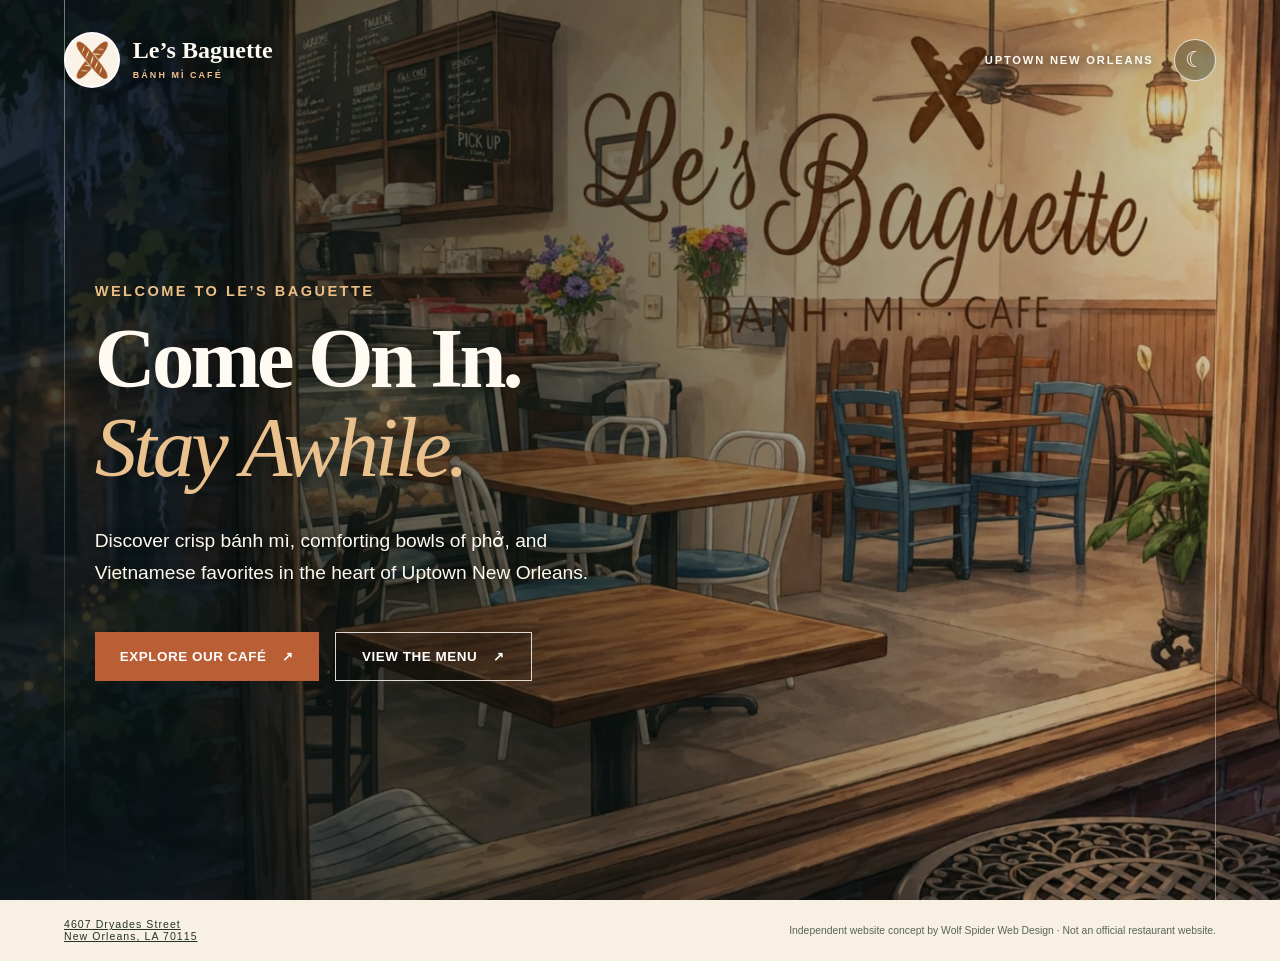
==== index.html @ 1b665d07 "Build Le's Baguette five-page website" ====
<!DOCTYPE html>
<html lang="en">
<head>
 <meta charset="utf-8">
 <meta name="viewport" content="width=device-width,initial-scale=1">
 <meta name="theme-color" content="#26332B">
 <meta name="description" content="Welcome to Le’s Baguette in Uptown New Orleans. Explore bánh mì, phở and Vietnamese café favorites, browse prices and plan your visit.">
 <meta property="og:type" content="website">
 <meta property="og:title" content="Le’s Baguette | Vietnamese Café, Bánh Mì &amp; Phở in New Orleans">
 <meta property="og:description" content="Welcome to Le’s Baguette in Uptown New Orleans. Explore bánh mì, phở and Vietnamese café favorites, browse prices and plan your visit.">
 <title>Le’s Baguette | Vietnamese Café, Bánh Mì &amp; Phở in New Orleans</title>
 <link rel="icon" type="image/png" href="assets/images/favicon.png">
 <link rel="preload" as="image" href="assets/images/cafe-hero.png" imagesrcset="assets/images/cafe-hero-mobile.png 900w, assets/images/cafe-hero.png 2048w" imagesizes="100vw">
 <script src="main.js"></script>
 <link rel="stylesheet" href="landing.css">
 <link rel="stylesheet" href="enhancements.css">
 </head>
<body class="landing-page">
  <a class="skip-link" href="#hero-title">Skip to welcome</a>
  <header class="landing-header">
    <a class="landing-brand" href="home.html" aria-label="Le’s Baguette — Enter website">
      <img src="assets/images/logo.png" alt="" width="512" height="512">
      <span>Le’s Baguette <small>BÁNH MÌ CAFÉ</small></span>
    </a>
    <div class="landing-header-right"><span class="landing-location">UPTOWN NEW ORLEANS</span><button class="theme-toggle" type="button" aria-label="Switch to dark mode" aria-pressed="false" title="Toggle light and dark mode"><span class="theme-symbol" aria-hidden="true">☾</span></button></div>
  </header>

  <main>
    <!-- ============================================ -->
    <!--     CodeStitch #229 Hero, adapted for café   -->
    <!-- ============================================ -->
    <section id="hero-229" aria-labelledby="hero-title">
      <div class="cs-container">
        <div class="cs-flex-group">
          <span class="cs-topper">WELCOME TO LE’S BAGUETTE</span>
          <h1 class="cs-title" id="hero-title">Come On In.<br><em>Stay Awhile.</em></h1>
          <p class="cs-text">Discover crisp bánh mì, comforting bowls of phở, and Vietnamese favorites in the heart of Uptown New Orleans.</p>
          <div class="cs-button-group">
            <a href="home.html" class="cs-button-solid cs-button">Explore Our Café <span aria-hidden="true">↗</span></a>
            <a href="menu.html" class="cs-button-transparent cs-button">View the Menu <span aria-hidden="true">↗</span></a>
          </div>
        </div>
      </div>
      <!-- Original CodeStitch picture element, with a local PNG rather than the mountain photo. -->
      <picture class="cs-picture" aria-hidden="true">
        <source media="(max-width: 600px)" srcset="assets/images/cafe-hero-mobile.png">
        <source media="(min-width: 601px)" srcset="assets/images/cafe-hero.png">
        <img src="assets/images/cafe-hero.png" alt="" width="2048" height="1024" fetchpriority="high" decoding="async">
      </picture>
    </section>
  </main>
  <footer class="landing-footer">
    <a class="landing-address" href="https://www.google.com/maps/search/?api=1&amp;query=Le%27s+Baguette+4607+Dryades+St+New+Orleans+LA+70115" target="_blank" rel="noopener noreferrer">4607 Dryades Street<br>New Orleans, LA 70115</a>
    <small>Independent website concept by Wolf Spider Web Design · Not an official restaurant website.</small>
  </footer>
</body>
</html>
---- landing.css ----
/* Welcome page | Based on CodeStitch Hero #229; uses the local PNG directly. */
:root {
  --primary: #b95e35;
  --primaryLight: #ebbe85;
  --bodyTextColorWhite: #fffaf2;
  --forest: #26332b;
}
* , *::before, *::after { box-sizing: border-box; }
html { scroll-behavior: smooth; }
body { margin: 0; background: var(--forest); font-family: "Trebuchet MS", "Segoe UI", Arial, sans-serif; color: var(--bodyTextColorWhite); }
a { color: inherit; }
a:focus-visible { outline: 3px solid var(--primaryLight); outline-offset: 4px; }
.skip-link { position: absolute; left: 1rem; top: -5rem; z-index: 30; padding: .7rem 1rem; color: #26332b; background: #fff; }
.skip-link:focus { top: 1rem; }
.landing-header { width:100%; position:absolute; top:0; left:0; z-index:5; display:flex; align-items:center; justify-content:space-between; gap:1rem; padding:clamp(1.05rem,3vw,2rem) clamp(1.2rem,5vw,5rem); }
.landing-brand { display:inline-flex; gap:.8rem; align-items:center; text-decoration:none; text-shadow:0 1px 12px rgba(0,0,0,.45); font:700 clamp(1.15rem,2.4vw,1.5rem)/1.1 Georgia, "Times New Roman", serif; }
.landing-brand img { width:3.5rem; height:3.5rem; border-radius:50%; object-fit:cover; background:#fffaf2; border:2px solid rgba(255,255,255,.9); }
.landing-brand span { display:block; }
.landing-brand small { display:block; font:800 .56rem/1.7 "Trebuchet MS", sans-serif; letter-spacing:.23em; margin-top:.25rem; color:#f0c18c; }
.landing-location { font-size:.7rem; font-weight:800; letter-spacing:.16em; text-shadow:0 1px 12px rgba(0,0,0,.65); }
#hero-229 { position: relative; min-height: min(900px, 100svh); isolation:isolate; overflow:hidden; padding:0 clamp(1rem,5vw,4rem); background:#26332b; }
#hero-229 .cs-picture { width:100%; height:100%; display:block; position:absolute; inset:0; z-index:0; }
#hero-229 .cs-picture::before { content:""; position:absolute; inset:0; z-index:1; /* gently darken the street side while leaving the café recognizable */
  background:linear-gradient(90deg,rgba(8,18,18,.77) 0%,rgba(8,20,16,.58) 36%,rgba(14,24,20,.15) 100%); pointer-events:none; }
#hero-229 .cs-picture img { position:absolute; inset:0; width:100%; height:100%; display:block; object-fit:cover; object-position:center 49%; }
#hero-229 .cs-container { position:relative; z-index:2; width:100%; max-width:80rem; min-height:min(900px,100svh); margin:auto; display:flex; align-items:center; padding:clamp(8rem,18vw,12rem) 0 clamp(5rem,10vw,8rem); }
#hero-229 .cs-container::before,#hero-229 .cs-container::after { content:""; position:absolute; top:0; height:100%; width:1px; pointer-events:none; background:linear-gradient(180deg,rgba(250,251,252,.45),rgba(250,251,252,0)); }
#hero-229 .cs-container::before { left:0; }
#hero-229 .cs-container::after { right:0; transform:rotate(180deg); }
#hero-229 .cs-flex-group { display:flex; flex-wrap:wrap; flex-direction:column; align-items:flex-start; width:min(100%,37rem); padding:0 clamp(.7rem,2.4vw,2rem); }
#hero-229 .cs-topper { display:block; margin-bottom:1rem; color:var(--primaryLight); font-size:clamp(.75rem,1.2vw,.91rem); text-transform:uppercase; font-weight:800; letter-spacing:.17em; }
#hero-229 .cs-title { width:100%; margin:0 0 clamp(1.5rem,3vw,2rem); color:var(--bodyTextColorWhite); font:700 clamp(3.25rem,6.6vw,6.5rem)/1.05 Georgia,"Times New Roman",serif; letter-spacing:-.045em; text-wrap:balance; text-shadow:0 2px 18px rgba(0,0,0,.27); }
#hero-229 .cs-title em { color:#eac18d; font-weight:400; }
#hero-229 .cs-text { width:min(100%,32rem); margin:0 0 clamp(2rem,4vw,2.6rem); color:#fffaef; font-size:clamp(1rem,1.7vw,1.2rem); line-height:1.7; text-shadow:0 1px 10px rgba(0,0,0,.5); }
#hero-229 .cs-button-group { display:flex; flex-direction:column; align-items:stretch; justify-content:center; gap:1rem; }
#hero-229 .cs-button { min-width:12.3125rem; padding:1rem 1.5rem; text-align:center; text-decoration:none; font-size:.84rem; font-weight:800; text-transform:uppercase; letter-spacing:.04em; display:inline-flex; justify-content:center; align-items:center; gap:1rem; transition:background-color .2s, transform .2s; }
#hero-229 .cs-button:hover { transform:translateY(-2px); }
#hero-229 .cs-button-solid { background:var(--primary); border:1px solid var(--primary); color:#fff; }
#hero-229 .cs-button-solid:hover { background:#973f20; }
#hero-229 .cs-button-transparent { border:1px solid rgba(255,250,242,.85); background:rgba(0,0,0,.1); color:#fff; }
#hero-229 .cs-button-transparent:hover { background:rgba(255,255,255,.16); }
.landing-footer { display:flex; flex-wrap:wrap; justify-content:space-between; align-items:center; gap:1rem; padding:1.15rem clamp(1.2rem,5vw,5rem); font-size:.66rem; letter-spacing:.1em; background:#19271e; color:#f2dfbd; }
.landing-footer small { font-size:.65rem; letter-spacing:0; color:#ced7ce; }
@media(min-width:48rem) { #hero-229 .cs-button-group { flex-direction:row; } }
@media(max-width:47.99rem) {
  .landing-location { display:none; }
  #hero-229 { min-height:88svh; }
  #hero-229 .cs-container { min-height:88svh; }
  #hero-229 .cs-picture img { object-position:58% center; }
  #hero-229 .cs-picture::before { background:linear-gradient(90deg,rgba(8,18,18,.76),rgba(12,24,22,.30)),linear-gradient(0deg,rgba(8,18,18,.35),transparent 50%); }
  #hero-229 .cs-flex-group { width:min(100%,33rem); }
  #hero-229 .cs-button-group { width:100%; max-width:19rem; }
}
@media(max-width:24rem) {
  .landing-brand img { width:3rem; height:3rem; }
  #hero-229 .cs-title { font-size:clamp(2.95rem,12.4vw,4rem); }
  #hero-229 .cs-text { font-size:.95rem; }
}
@media(prefers-reduced-motion:reduce) { html { scroll-behavior:auto; } #hero-229 .cs-button { transition:none; } }

/* Welcome page light/dark toggle; keep artwork and white hero copy legible. */
.landing-header-right { display:flex; align-items:center; gap:1.25rem; }
.landing-header-right .theme-toggle { color:#fff8ed; border-color:rgba(255,255,255,.75); background:rgba(10,25,18,.32); }
[data-theme="light"] .landing-footer { background:#f7f0e3; color:#26332b; }
[data-theme="light"] .landing-footer small { color:#5a6359; }
[data-theme="dark"] .landing-footer { background:#19271e; }
[data-theme="dark"] #hero-229 .cs-picture::before { background:linear-gradient(90deg,rgba(7,15,13,.82),rgba(9,19,16,.58) 38%,rgba(7,15,13,.2)); }
---- enhancements.css ----
/* v7 site refinements: navigation, menu prices, interior pages and persistent themes */
:root { color-scheme: light; }
[data-theme="dark"] { color-scheme: dark;
  --cream:#222c25; --paper:#1c251f; --bodyTextColor:#c6d1c5;
  --headerColor:#fff4df; --primaryLight:#ebc38c; }
.site-nav a[aria-current="page"] { color:var(--primary-dark); border-bottom:2px solid currentColor; padding-bottom:.15rem; }
.header-tools { display:flex; align-items:center; gap:.6rem; }
.theme-toggle { cursor:pointer; width:2.65rem; height:2.65rem; flex:none; border:1px solid rgba(116,128,105,.48); border-radius:50%; display:inline-grid; place-items:center; background:transparent; color:inherit; font-size:1.35rem; line-height:1; transition:background-color .2s,transform .2s; }
.theme-toggle:hover { background:rgba(185,94,53,.13); transform:rotate(12deg); }
.theme-toggle:focus-visible { outline:3px solid var(--primary); outline-offset:3px; }
.site-header .theme-toggle { color:var(--forest); }
.footer-phone { color:#f4cfa2; font-weight:700; font-size:.88rem; }
#menu-1001 .cs-price { flex:none; font:800 .93rem/1.3 "Trebuchet MS",sans-serif; color:var(--primary-dark); }
#menu-1001 .cs-h3 .cs-name { flex:1; }
#menu-1001 .cs-category { background:#f1eedf; }
#menu-1001 .cs-image-placeholder { background:linear-gradient(135deg,#eee5d5 0%,#ded7c8 100%); border:1px dashed #c8bca8; border-radius:.4rem; }
.footer-links { flex-wrap:wrap; }
/* Site-wide dark theme. Hero and Visit banners stay deep green for contrast. */
[data-theme="dark"] body { color:#f4eddf; background:var(--paper); }
[data-theme="dark"] .site-header { color:#f2ecdf; background:var(--cream); }
[data-theme="dark"] .site-header .theme-toggle, [data-theme="dark"] .site-logo { color:#f4eddf; }
[data-theme="dark"] .logo-type small { color:#e7bb7e; }
[data-theme="dark"] .site-nav a[aria-current="page"], [data-theme="dark"] .site-nav a:hover { color:#f0b982; }
[data-theme="dark"] #menu-1001 .cs-title, [data-theme="dark"] .menu-category h2,
[data-theme="dark"] .story-copy h2 { color:#fff3df; }
[data-theme="dark"] #menu-1001 .cs-item { border-bottom-color:#455547; }
[data-theme="dark"] #menu-1001 .cs-price, [data-theme="dark"] .dish-price { color:#efc28c; }
[data-theme="dark"] #menu-1001 .cs-category { background:#314131; color:#d5e3c7; border-color:#58654f; }
[data-theme="dark"] #menu-1001 .cs-image-placeholder { background:linear-gradient(135deg,#29372e,#36443b); border-color:#4a5b4d; }
[data-theme="dark"] .story-section { background:var(--cream); }
[data-theme="dark"] .story-ornament { background:radial-gradient(ellipse at center,#374838,#25362c); color:#f1ddbc; }
[data-theme="dark"] .story-ornament::before,[data-theme="dark"] .story-ornament::after { border-color:#839282; }
[data-theme="dark"] .story-copy .story-link { color:#f2bd8d; }
[data-theme="dark"] .menu-note, [data-theme="dark"] .menu-back { color:#eac28d; }
[data-theme="dark"] .site-nav { border-color:#475748; }
[data-theme="dark"] .top-strip { background:#121c15; }
/* Interior banners */
.interior-banner { background:linear-gradient(118deg,#26332b 0%,#354b39 63%,#72553c 100%); color:#fff8e8; padding:clamp(4.7rem,9vw,8.3rem) 1.25rem; position:relative; isolation:isolate; overflow:hidden; }
.interior-banner::after { content:""; position:absolute; right:-12rem; bottom:-19rem; width:40rem; height:40rem; border-radius:50%; border:1px solid rgba(255,255,255,.16); box-shadow:0 0 0 5rem rgba(255,255,255,.027), 0 0 0 11rem rgba(255,255,255,.022); pointer-events:none; z-index:-1; }
.interior-banner-inner { width:min(100%,76rem); margin:auto; position:relative; z-index:1; }
.interior-banner .section-kicker { color:#f4c68f; }
.interior-banner h1 { font:700 clamp(3rem,6.8vw,5.7rem)/1.05 Georgia,serif; max-width:13ch; letter-spacing:-.048em; margin:.8rem 0 1.2rem; text-wrap:balance; }
.interior-banner p { max-width:37rem; line-height:1.75; font-size:clamp(1rem,1.6vw,1.2rem); color:#f7eddb; margin:0 0 2rem; }
.warm-button,.outline-button,.light-outline-button { display:inline-flex; justify-content:center; align-items:center; gap:.65rem; padding:.85rem 1.35rem; min-height:3.2rem; text-decoration:none; font-size:.78rem; font-weight:800; letter-spacing:.065em; text-transform:uppercase; transition:transform .18s,background .18s; }
.warm-button { background:var(--primary); color:#fff; border:1px solid var(--primary); }
.warm-button:hover { background:var(--primary-dark); transform:translateY(-2px); }
.outline-button { background:transparent; color:var(--headerColor); border:1px solid #9aaa8c; }
.light-outline-button { color:#fff8e8; border:1px solid rgba(255,250,242,.78); }
.outline-button:hover, .light-outline-button:hover { transform:translateY(-2px); }
.inline-actions,.menu-hero-actions { display:flex; flex-wrap:wrap; align-items:center; gap:.8rem; }
/* About page */
.about-feature { background:var(--paper); padding:clamp(4.3rem,8vw,8rem) 1.25rem; }
.about-feature-inner { display:grid; grid-template-columns:1fr 1fr; align-items:center; gap:clamp(2.3rem,7vw,7rem); max-width:76rem; margin:auto; }
.about-art { margin:0; min-width:0; background:var(--cream); padding:clamp(.55rem,1.1vw,1rem); border:1px solid rgba(145,141,115,.4); transform:rotate(-1.3deg); box-shadow:10px 16px 30px rgba(36,36,27,.08); }
.about-art img { width:100%; aspect-ratio:4/3; object-fit:cover; object-position:52% center; display:block; }
.about-art figcaption { font-size:.72rem; font-style:italic; padding:.55rem .2rem .1rem; color:var(--bodyTextColor); }
.about-copy h2,.section-heading h2,.bottom-cta h2,.visit-detail h2,.visit-encourage h2 { margin:.7rem 0 1.3rem; font:700 clamp(2.25rem,4.2vw,4rem)/1.13 Georgia,serif; letter-spacing:-.034em; color:var(--headerColor); }
.about-copy p,.section-heading p,.bottom-cta p,.visit-detail p,.visit-encourage p { font-size:1.02rem; color:var(--bodyTextColor); line-height:1.8; }
.about-copy .inline-actions { margin-top:1.7rem; }
.about-highlights { background:var(--cream); padding:clamp(4.2rem,7vw,7rem) 1.25rem; }
.section-heading { max-width:45rem; margin:0 auto 3rem; text-align:center; }
.highlight-grid { max-width:76rem; margin:auto; display:grid; grid-template-columns:repeat(3,minmax(0,1fr)); gap:1.15rem; }
.highlight-grid article { background:var(--paper); padding:clamp(1.4rem,3vw,2.5rem); border:1px solid #d0ccb9; min-width:0; display:flex; flex-direction:column; }
.highlight-no { color:var(--primary); letter-spacing:.18em; font-size:.7rem; font-weight:800; }
.highlight-grid h3 { font:700 1.9rem Georgia,serif; margin:.75rem 0 .5rem; color:var(--headerColor); }
.highlight-grid p { color:var(--bodyTextColor); line-height:1.7; flex:1; }
.highlight-grid a { color:var(--primary-dark); font-weight:800; font-size:.81rem; text-decoration:none; margin-top:1rem; }
[data-theme="dark"] .highlight-grid article { border-color:#485548; }
[data-theme="dark"] .highlight-grid a { color:#f3c08e; }
.bottom-cta,.visit-encourage { background:var(--paper); padding:clamp(3.8rem,7vw,6.5rem) max(1.25rem,calc((100vw - 76rem)/2)); display:flex; justify-content:space-between; align-items:center; gap:2rem; }
.bottom-cta p,.visit-encourage p { margin:0; }
/* Standalone menu with CodeStitch 1001 card layout */
.menu-page-banner { padding:clamp(4rem,7vw,6.5rem) 1.25rem; }
.menu-page-banner .menu-hero-actions { justify-content:center; margin-top:1.7rem; }
.menu-price-notice { padding:1.1rem 1.5rem; text-align:center; color:#604c36; background:#f0e4d0; font-size:.85rem; line-height:1.6; }
[data-theme="dark"] .menu-price-notice { color:#f0e1ce; background:#3e3325; }
.menu-jump { background:var(--cream); border-bottom:1px solid #d9cebd; }
.menu-jump-inner { width:min(100%,76rem); margin:auto; display:flex; flex-wrap:wrap; justify-content:center; gap:.3rem 1.2rem; padding:1rem; }
.menu-jump a { color:var(--headerColor); font-size:.81rem; font-weight:800; text-decoration:none; padding:.4rem; }
.menu-jump a:hover { color:var(--primary); text-decoration:underline; text-underline-offset:.25rem; }
.menu-page #menu-1001 { padding:clamp(3.5rem,6vw,6rem) 1.25rem; }
.menu-page #menu-1001 .cs-container { gap:clamp(2.5rem,4vw,4rem); }
.menu-category { scroll-margin-top:2rem; }
.menu-category .category-title { display:flex; align-items:end; justify-content:space-between; gap:1rem 3rem; margin-bottom:1.7rem; border-bottom:2px solid var(--primary); padding-bottom:1rem; }
.menu-category h2 { margin:.35rem 0 0; padding:0; border:0; color:var(--headerColor); }
.menu-category .category-title p { max-width:31rem; margin:0; font-size:.9rem; color:var(--bodyTextColor); line-height:1.65; }
.menu-page #menu-1001 .cs-h3 { margin:0; font-size:clamp(1.1rem,1.6vw,1.3rem); }
.menu-page #menu-1001 .cs-h3 .cs-name { min-width:0; }
.dish-title-row { display:flex; justify-content:space-between; align-items:baseline; gap:1rem; margin:0 0 .55rem; }
.dish-price { flex:none; color:var(--primary-dark); font-weight:800; font-size:1.13rem; }
.menu-page #menu-1001 .cs-info { align-self:center; }
.menu-page #menu-1001 .cs-picture { width:clamp(4.5rem,8vw,6.6rem); }
.menu-tail { background:var(--cream); padding:clamp(1.6rem,4vw,3.1rem); text-align:center; width:100%; }
.menu-tail h2 { font:700 clamp(2.1rem,4vw,3.1rem) Georgia,serif; color:var(--headerColor); margin:.5rem 0; }
.menu-tail p { color:var(--bodyTextColor); margin:0 auto 1.5rem; max-width:32rem; }
.menu-tail .inline-actions { justify-content:center; }
.menu-tail small { color:var(--bodyTextColor); display:block; margin-top:1.5rem; }
.menu-tail small a { color:inherit; }
/* Visit page */
.visit-detail { background:var(--paper); padding:clamp(4rem,7vw,7rem) 1.25rem; }
.visit-detail-inner { max-width:76rem; margin:auto; display:grid; grid-template-columns:1fr 1fr; gap:clamp(2rem,6vw,6rem); align-items:start; }
.visit-detail h2 { max-width:15ch; }
.detail-card { border-top:1px solid #b4bbac; padding:1.25rem 0 1.5rem; }
.detail-label { display:block; font-size:.7rem; font-weight:800; letter-spacing:.18em; color:var(--primary); margin-bottom:.7rem; }
.detail-card address { font-style:normal; line-height:1.75; color:var(--headerColor); font-size:1.08rem; margin-bottom:.7rem; }
.detail-card a:not(.detail-phone) { color:var(--primary-dark); font-weight:800; text-underline-offset:.24rem; font-size:.85rem; }
.detail-card .detail-phone { font:700 clamp(1.35rem,2.8vw,1.8rem) Georgia,serif; color:var(--headerColor); }
.detail-card p { font-size:.88rem; margin:.5rem 0 0; }
.hours-list { margin:.25rem 0 1rem; }
.hours-list div { display:flex; justify-content:space-between; gap:1rem; padding:.5rem 0; border-bottom:1px solid #ded9cc; }
.hours-list dt { color:var(--headerColor); font-weight:700; }
.hours-list dd { margin:0; color:var(--bodyTextColor); }
.detail-card small { color:var(--bodyTextColor); line-height:1.65; display:block; }
.visit-map-wrap { border:1px solid #bbc1b5; background:var(--cream); padding:.65rem; }
.visit-map-wrap iframe { width:100%; min-height:29rem; display:block; border:0; background:#dee2d6; }
.map-foot { display:flex; gap:1rem; justify-content:space-between; align-items:center; flex-wrap:wrap; padding:.85rem .5rem .3rem; color:var(--bodyTextColor); font-size:.79rem; }
.map-foot a { font-weight:800; color:var(--primary-dark); }
[data-theme="dark"] .detail-card a:not(.detail-phone),[data-theme="dark"] .map-foot a { color:#efc38d; }
[data-theme="dark"] .hours-list div { border-color:#455547; }
.visit-encourage { background:var(--cream); }
/* Small screens */
@media (max-width:68rem) { .menu-category .category-title { align-items:start; flex-direction:column; } }
@media (max-width:48rem) {
  .header-tools { margin-left:auto; }
  .site-nav { gap:clamp(.6rem,3vw,1.9rem); }
  .site-nav a { font-size:.7rem; }
  .highlight-grid { grid-template-columns:1fr; }
  .about-feature-inner,.visit-detail-inner { grid-template-columns:1fr; }
  .about-art { width:min(100%,35rem); margin:0 auto; }
  .bottom-cta,.visit-encourage { flex-direction:column; align-items:flex-start; }
  .menu-jump-inner { justify-content:flex-start; }
  .menu-page #menu-1001 .cs-card-group { width:100%; }
}
@media (max-width:26rem) {
  .header-order { display:none; }
  .site-nav { justify-content:space-between; gap:.3rem; }
  .site-nav a { font-size:.67rem; }
  .header-tools { gap:0; }
  .dish-title-row { align-items:flex-start; }
  .menu-page #menu-1001 .cs-picture { width:4.5rem; }
  .footer-links { gap:.9rem; }
}
@media (prefers-reduced-motion:reduce) { .theme-toggle,.warm-button,.outline-button,.light-outline-button { transition:none; } }
/* Keep typography legible in dark mode on the permanent dark-green banners. */
[data-theme="dark"] #hero-229 .cs-title,
[data-theme="dark"] .menu-page-banner,
[data-theme="dark"] .menu-page-banner h1,
[data-theme="dark"] .visit-inner h2 { color:#fffaf2; }
[data-theme="dark"] .menu-page-banner p { color:#eee6db; }
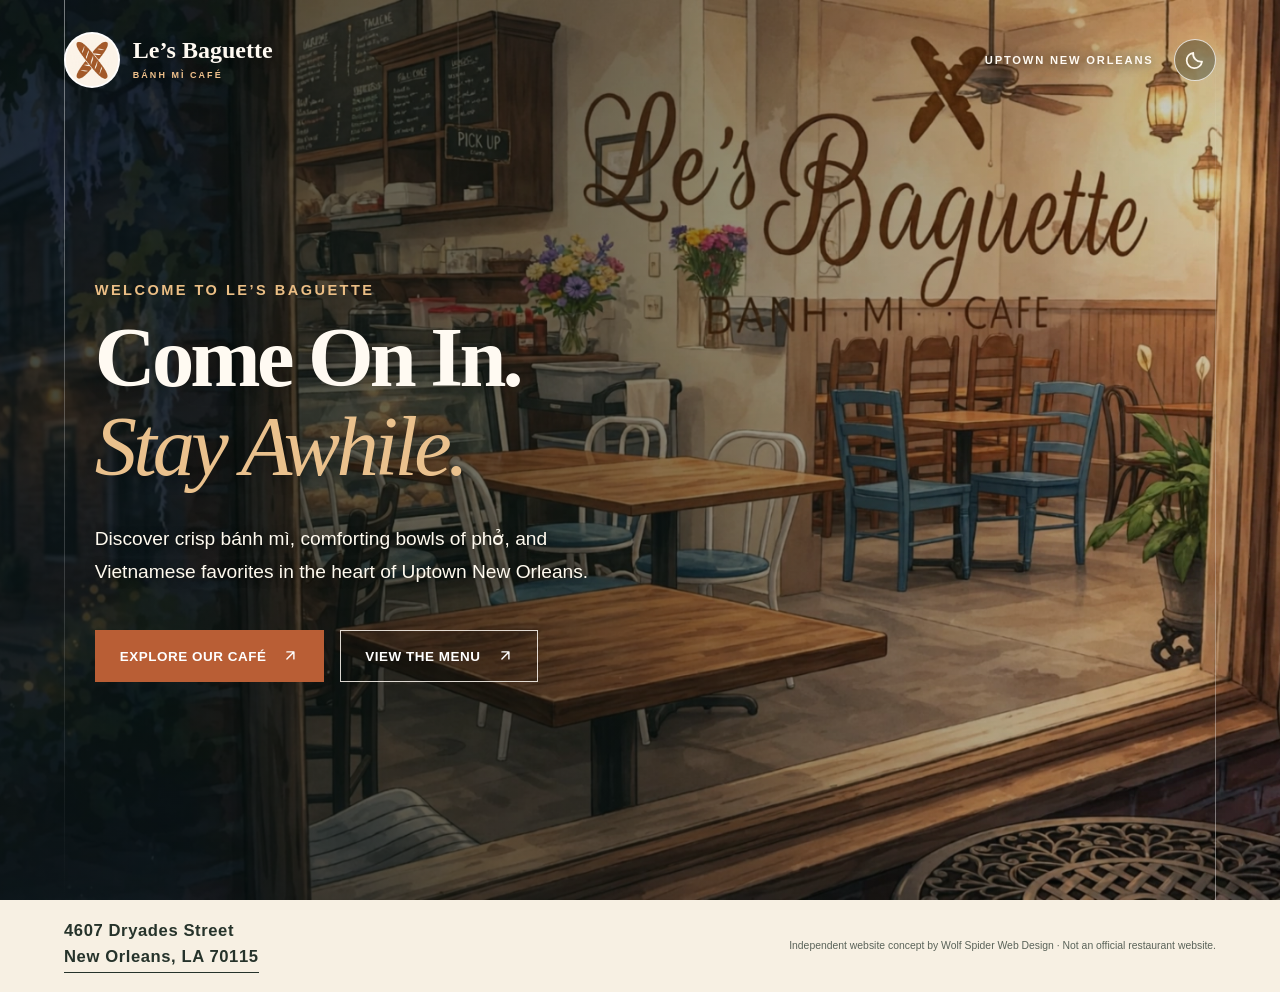
==== commit 547aab05: "Optimize mobile experience and replace emoji icons" ====
--- a/index.html
+++ b/index.html
@@ -19,10 +19,10 @@
   <a class="skip-link" href="#hero-title">Skip to welcome</a>
   <header class="landing-header">
     <a class="landing-brand" href="home.html" aria-label="Le’s Baguette — Enter website">
-      <img src="assets/images/logo.png" alt="" width="512" height="512">
+      <img src="assets/images/logo-small.png" alt="" width="160" height="160" decoding="async">
       <span>Le’s Baguette <small>BÁNH MÌ CAFÉ</small></span>
     </a>
-    <div class="landing-header-right"><span class="landing-location">UPTOWN NEW ORLEANS</span><button class="theme-toggle" type="button" aria-label="Switch to dark mode" aria-pressed="false" title="Toggle light and dark mode"><span class="theme-symbol" aria-hidden="true">☾</span></button></div>
+    <div class="landing-header-right"><span class="landing-location">UPTOWN NEW ORLEANS</span><button class="theme-toggle" type="button" aria-label="Switch to dark mode" aria-pressed="false" title="Toggle light and dark mode"><span class="theme-symbol" aria-hidden="true"><svg class="ui-icon theme-icon-moon" xmlns="http://www.w3.org/2000/svg" viewBox="0 0 24 24" fill="none" stroke="currentColor" stroke-width="2" stroke-linecap="round" stroke-linejoin="round" aria-hidden="true" focusable="false"><path d="M20.8 13.3A8.8 8.8 0 0 1 10.7 3.2 8.9 8.9 0 1 0 20.8 13.3Z"/></svg><svg class="ui-icon theme-icon-sun" xmlns="http://www.w3.org/2000/svg" viewBox="0 0 24 24" fill="none" stroke="currentColor" stroke-width="2" stroke-linecap="round" stroke-linejoin="round" aria-hidden="true" focusable="false"><circle cx="12" cy="12" r="4"/><path d="M12 2v2m0 16v2M4.93 4.93l1.42 1.42m11.3 11.3 1.42 1.42M2 12h2m16 0h2M4.93 19.07l1.42-1.42m11.3-11.3 1.42-1.42"/></svg></span></button></div>
   </header>
 
   <main>
@@ -36,8 +36,8 @@
           <h1 class="cs-title" id="hero-title">Come On In.<br><em>Stay Awhile.</em></h1>
           <p class="cs-text">Discover crisp bánh mì, comforting bowls of phở, and Vietnamese favorites in the heart of Uptown New Orleans.</p>
           <div class="cs-button-group">
-            <a href="home.html" class="cs-button-solid cs-button">Explore Our Café <span aria-hidden="true">↗</span></a>
-            <a href="menu.html" class="cs-button-transparent cs-button">View the Menu <span aria-hidden="true">↗</span></a>
+            <a href="home.html" class="cs-button-solid cs-button">Explore Our Café <span aria-hidden="true"><svg class="ui-icon" xmlns="http://www.w3.org/2000/svg" viewBox="0 0 24 24" fill="none" stroke="currentColor" stroke-width="2" stroke-linecap="round" stroke-linejoin="round" aria-hidden="true" focusable="false"><path d="M7 17 17 7M7 7h10v10"/></svg></span></a>
+            <a href="menu.html" class="cs-button-transparent cs-button">View the Menu <span aria-hidden="true"><svg class="ui-icon" xmlns="http://www.w3.org/2000/svg" viewBox="0 0 24 24" fill="none" stroke="currentColor" stroke-width="2" stroke-linecap="round" stroke-linejoin="round" aria-hidden="true" focusable="false"><path d="M7 17 17 7M7 7h10v10"/></svg></span></a>
           </div>
         </div>
       </div>
@@ -53,5 +53,11 @@
     <a class="landing-address" href="https://www.google.com/maps/search/?api=1&amp;query=Le%27s+Baguette+4607+Dryades+St+New+Orleans+LA+70115" target="_blank" rel="noopener noreferrer">4607 Dryades Street<br>New Orleans, LA 70115</a>
     <small>Independent website concept by Wolf Spider Web Design · Not an official restaurant website.</small>
   </footer>
+
+  <nav class="mobile-quick-actions" aria-label="Quick actions">
+    <a class="quick-action-menu" href="menu.html"><svg class="ui-icon" xmlns="http://www.w3.org/2000/svg" viewBox="0 0 24 24" fill="none" stroke="currentColor" stroke-width="2" stroke-linecap="round" stroke-linejoin="round" aria-hidden="true" focusable="false"><path d="M12 7v14"/><path d="M3 18V5a2 2 0 0 1 2-2h2a5 5 0 0 1 5 3.5A5 5 0 0 1 17 3h2a2 2 0 0 1 2 2v13h-4a5 5 0 0 0-5 3 5 5 0 0 0-5-3H3Z"/></svg><span>Menu</span></a>
+    <a href="https://www.google.com/maps/search/?api=1&amp;query=Le%27s+Baguette+4607+Dryades+St+New+Orleans+LA+70115" target="_blank" rel="noopener noreferrer"><svg class="ui-icon" xmlns="http://www.w3.org/2000/svg" viewBox="0 0 24 24" fill="none" stroke="currentColor" stroke-width="2" stroke-linecap="round" stroke-linejoin="round" aria-hidden="true" focusable="false"><path d="M20 10c0 5-8 11-8 11S4 15 4 10a8 8 0 1 1 16 0Z"/><circle cx="12" cy="10" r="2.5"/></svg><span>Directions</span></a>
+    <a href="tel:+15048952620"><svg class="ui-icon" xmlns="http://www.w3.org/2000/svg" viewBox="0 0 24 24" fill="none" stroke="currentColor" stroke-width="2" stroke-linecap="round" stroke-linejoin="round" aria-hidden="true" focusable="false"><path d="M22 16.92v3a2 2 0 0 1-2.18 2 19.8 19.8 0 0 1-8.63-3.07 19.5 19.5 0 0 1-6-6 19.8 19.8 0 0 1-3.07-8.67A2 2 0 0 1 4.11 2h3a2 2 0 0 1 2 1.72c.12.96.35 1.91.67 2.81a2 2 0 0 1-.45 2.11L8.06 9.91a16 16 0 0 0 6 6l1.27-1.27a2 2 0 0 1 2.11-.45c.9.32 1.85.55 2.81.67a2 2 0 0 1 1.75 2.06Z"/></svg><span>Call</span></a>
+  </nav>
 </body>
 </html>
--- a/landing.css
+++ b/landing.css
@@ -65,3 +65,17 @@
 [data-theme="light"] .landing-footer small { color:#5a6359; }
 [data-theme="dark"] .landing-footer { background:#19271e; }
 [data-theme="dark"] #hero-229 .cs-picture::before { background:linear-gradient(90deg,rgba(7,15,13,.82),rgba(9,19,16,.58) 38%,rgba(7,15,13,.2)); }
+
+/* Accessible location link in the welcome page footer. */
+.landing-footer .landing-address {
+ display:inline-block;
+ color:inherit;
+ font-size:clamp(.94rem,1.3vw,1.09rem);
+ font-weight:700;
+ letter-spacing:.035em;
+ line-height:1.55;
+ text-decoration:none;
+ border-bottom:1px solid currentColor;
+ padding-bottom:.14rem;
+}
+.landing-footer .landing-address:hover { opacity:.8; }
--- a/enhancements.css
+++ b/enhancements.css
@@ -147,3 +147,171 @@
 [data-theme="dark"] .menu-page-banner h1,
 [data-theme="dark"] .visit-inner h2 { color:#fffaf2; }
 [data-theme="dark"] .menu-page-banner p { color:#eee6db; }
+
+/* v8 refinements: readable location and contacts throughout both color modes. */
+/* The Visit band is always forest green, even while --paper becomes dark in dark mode. */
+.visit-section .visit-info,
+.visit-section .visit-info address,
+.visit-section .visit-info a:not(.directions-link) {
+  color:#fffaf2;
+}
+.visit-section .visit-info address {
+  font-size:clamp(1rem,1.45vw,1.16rem);
+  font-weight:650;
+  line-height:1.6;
+}
+.visit-section .visit-info a:not(.directions-link) {
+  font-size:1rem;
+  font-weight:700;
+}
+/* Keep the heading white on this dark background for both themes. */
+.visit-section .visit-inner h2 { color:#fffaf2; }
+/* Address now lives with the name/phone, not in the tiny legal strip. */
+.site-footer .footer-contact { max-width:23rem; flex:0 1 auto; }
+.site-footer .footer-address {
+  display:block;
+  margin:1.05rem 0 .7rem;
+  color:#f7f0e3;
+  font-size:clamp(1.02rem,1.35vw,1.15rem);
+  font-weight:700;
+  font-style:normal;
+  line-height:1.6;
+}
+.site-footer .footer-address a { color:inherit; text-decoration:none; border-bottom:1px solid rgba(247,240,227,.35); padding-bottom:.12rem; }
+.site-footer .footer-address a:hover { color:#f4cfa2; border-color:#f4cfa2; }
+.site-footer .footer-phone { display:inline-block; font-size:1rem; margin-top:.35rem; }
+.site-footer .footer-bottom { margin-top:0; }
+.site-footer .footer-bottom small { font-size:.77rem; line-height:1.6; color:#cbd3c8; }
+@media(max-width:48rem){
+  .site-footer .footer-inner { gap:2.2rem; }
+  .site-footer .footer-contact { max-width:none; }
+}
+
+
+/* v10 mobile-first experience: consistent vector UI icons and direct actions. */
+.ui-icon { display:inline-block; width:1.05rem; height:1.05rem; flex:none; vertical-align:-.16em; stroke:currentColor; }
+.theme-toggle .theme-symbol { display:grid; place-items:center; }
+.theme-toggle .ui-icon { width:1.3rem; height:1.3rem; }
+[data-theme="light"] .theme-icon-sun, :root:not([data-theme]) .theme-icon-sun { display:none; }
+[data-theme="dark"] .theme-icon-moon { display:none; }
+.decal-star .ui-icon { width:2rem; height:2rem; stroke-width:1.65; }
+.accent-dot .ui-icon { width:1rem; height:1rem; }
+.story-ornament .ui-icon { width:2.2rem; height:2.2rem; stroke-width:1.5; }
+.scroll-note .ui-icon { width:1.4rem; height:1.4rem; }
+.mobile-quick-actions { display:none; }
+
+@media (max-width:48rem) {
+  /* Fixed quick actions eliminate navigation detours: one tap to menu, map or phone. */
+  body { padding-bottom:calc(4.45rem + env(safe-area-inset-bottom, 0px)); }
+  .mobile-quick-actions { position:fixed; left:0; right:0; bottom:0; z-index:100;
+    display:grid; grid-template-columns:repeat(3,minmax(0,1fr));
+    padding:0 .5rem env(safe-area-inset-bottom, 0px); background:#fffaf2;
+    color:#26332b; border-top:1px solid #d9d0c0; box-shadow:0 -8px 30px rgba(15,25,18,.11);
+  }
+  .mobile-quick-actions a { min-width:0; min-height:4.45rem; padding:.55rem .25rem .45rem;
+    display:flex; flex-direction:column; gap:.23rem; align-items:center; justify-content:center;
+    text-align:center; text-decoration:none; color:inherit;
+    font-size:.75rem; font-weight:800; letter-spacing:.02em;
+  }
+  .mobile-quick-actions a + a { border-left:1px solid #ece5d8; }
+  .mobile-quick-actions .ui-icon { width:1.4rem; height:1.4rem; stroke-width:1.8; }
+  .mobile-quick-actions a:active, .mobile-quick-actions a[aria-current="page"] { color:#a4512b; background:#f7efe1; }
+  .mobile-quick-actions a:focus-visible { outline:3px solid #a4512b; outline-offset:-3px; }
+  [data-theme="dark"] .mobile-quick-actions { background:#1c251f; color:#f6ebd9; border-top-color:#455547; box-shadow:0 -8px 30px rgba(0,0,0,.25); }
+  [data-theme="dark"] .mobile-quick-actions a + a { border-left-color:#37463b; }
+  [data-theme="dark"] .mobile-quick-actions a:active,
+  [data-theme="dark"] .mobile-quick-actions a[aria-current="page"] { color:#f6c48c; background:#2b392e; }
+
+  /* Make the regular navigation genuinely tappable rather than tiny text. */
+  .top-strip { padding:.3rem .7rem; }
+  .header-inner { padding:.65rem 0 .25rem; row-gap:.35rem; }
+  .site-logo .logo-mark { width:2.65rem; height:2.65rem; }
+  .site-logo .logo-type strong { font-size:clamp(1.08rem,4.3vw,1.28rem); }
+  .site-header .header-order { display:none; } /* Same action is now always available below. */
+  .site-nav { justify-content:space-between; gap:.15rem; padding-top:.3rem; }
+  .site-nav a { min-height:2.75rem; display:inline-flex; align-items:center; justify-content:center;
+    padding:.48rem clamp(.35rem,2vw,.85rem); font-size:.79rem; }
+  .site-nav a[aria-current="page"] { border-bottom-width:2px; }
+
+  /* Compact home hero so visitors get to real menu content sooner. */
+  body:not(.landing-page) #hero-229 .cs-container {
+    min-height:0; padding:clamp(4.5rem,12vw,6rem) 0 clamp(4.7rem,11vw,5.7rem);
+  }
+  body:not(.landing-page) #hero-229 .cs-title { font-size:clamp(2.75rem,10vw,4.15rem); line-height:1.06; }
+  body:not(.landing-page) #hero-229 .cs-text { margin:1.1rem 0 1.55rem; line-height:1.58; }
+  body:not(.landing-page) #hero-229 .cs-button { min-height:3.05rem; padding:.68rem 1rem; }
+  body:not(.landing-page) #hero-229 .cs-button-group { gap:.65rem; }
+  .scroll-note { bottom:.7rem; font-size:.54rem; }
+  .scroll-note .ui-icon { width:1rem; height:1rem; }
+
+  /* A much faster menu scan: dish + price lead; placeholders remain in HTML for future photos. */
+  .menu-page-banner, .interior-banner { padding:clamp(2.5rem,8vw,4rem) 1.25rem; }
+  .menu-page-banner h1, .interior-banner h1 { font-size:clamp(2.6rem,9.5vw,4rem); }
+  .menu-page-banner p, .interior-banner p { font-size:.98rem; line-height:1.6; }
+  .menu-page-banner .menu-hero-actions { margin-top:1.1rem; }
+  .menu-jump { position:sticky; top:0; z-index:35; box-shadow:0 2px 10px rgba(12,24,17,.07); }
+  .menu-jump-inner { display:flex; flex-wrap:nowrap; justify-content:flex-start;
+    overflow-x:auto; overflow-y:hidden; overscroll-behavior-x:contain;
+    gap:.45rem; padding:.6rem .9rem; scrollbar-width:none; scroll-snap-type:x proximity;
+  }
+  .menu-jump-inner::-webkit-scrollbar { display:none; }
+  .menu-jump a { flex:none; display:inline-flex; align-items:center; min-height:2.75rem; padding:.52rem .9rem;
+    border-radius:999px; border:1px solid #d3c8b8; background:var(--paper); scroll-snap-align:start;
+    font-size:.82rem; white-space:nowrap;
+  }
+  [data-theme="dark"] .menu-jump { border-bottom-color:#445448; }
+  [data-theme="dark"] .menu-jump a { border-color:#455448; }
+  .menu-category { scroll-margin-top:5.25rem; }
+  .menu-page #menu-1001 { padding:2.4rem 1.15rem 3.1rem; }
+  .menu-page #menu-1001 .cs-container { gap:2.6rem; }
+  .menu-category .category-title { margin-bottom:.5rem; gap:.3rem; }
+  .menu-category .category-title p { font-size:.87rem; }
+  #menu-1001 .cs-image-placeholder { display:none; }
+  #menu-1001 .cs-card-group { gap:0; }
+  #menu-1001 .cs-item { padding:1.05rem 0; gap:0; transform:none; }
+  #menu-1001 .cs-item:hover { transform:none; }
+  #menu-1001 .cs-h3 { gap:.45rem; }
+  .menu-page #menu-1001 .cs-h3 { font-size:1.09rem; }
+  .menu-page .dish-title-row { align-items:baseline; }
+  .menu-page .dish-price { font-size:1.07rem; white-space:nowrap; }
+  #menu-1001 .cs-item-p { font-size:.9rem; line-height:1.57; }
+  .menu-page #menu-1001 .cs-info { width:100%; }
+  .menu-page #menu-1001 .cs-card-group { gap:0; }
+  .menu-tail { padding:2rem 1rem; }
+
+  /* Less scrolling to the useful details on Visit and About. */
+  .visit-detail, .about-feature { padding:2.5rem 1.15rem 3.2rem; }
+  .visit-detail-inner { gap:2rem; }
+  .visit-map-wrap iframe { min-height:17rem; }
+  .map-foot { font-size:.83rem; }
+  .about-highlights { padding:3.2rem 1.15rem; }
+  .about-highlights .section-heading { margin-bottom:1.7rem; }
+  .highlight-grid article { padding:1.3rem; }
+  .bottom-cta, .visit-encourage { padding:3.2rem 1.25rem; }
+  .site-footer .footer-inner { margin-bottom:2rem; }
+  .site-footer .footer-links a { min-height:2.6rem; display:inline-flex; align-items:center; }
+  .site-footer .footer-address a { display:inline-block; padding:.25rem 0; }
+
+  /* Welcome page: preserve the immersive image while fitting actions on short phones. */
+  body.landing-page #hero-229 { min-height:min(88svh,48rem); }
+  body.landing-page #hero-229 .cs-container { min-height:min(88svh,48rem); padding:7rem 0 4rem; }
+  body.landing-page #hero-229 .cs-title { font-size:clamp(2.75rem,10.8vw,4.3rem); }
+  body.landing-page #hero-229 .cs-text { line-height:1.55; margin-bottom:1.3rem; }
+  body.landing-page #hero-229 .cs-button-group { gap:.7rem; }
+  body.landing-page #hero-229 .cs-button { padding:.78rem 1rem; min-height:3rem; }
+  .landing-header { padding:1rem 1.1rem; }
+  .landing-brand img { width:2.9rem; height:2.9rem; }
+  .landing-brand { font-size:1.15rem; }
+}
+@media(max-width:23rem) {
+  .site-header .header-inner { width:calc(100% - 1.35rem); }
+  .site-nav a { font-size:.75rem; padding:.45rem .3rem; }
+  .site-logo .logo-type strong { font-size:1.04rem; }
+  .site-logo .logo-mark { width:2.35rem; height:2.35rem; }
+  body.landing-page #hero-229 .cs-text { font-size:.92rem; }
+}
+@media(max-width:48rem) and (max-height:40rem) {
+  body.landing-page #hero-229 .cs-container { padding:6.2rem 0 2rem; }
+  body.landing-page #hero-229 .cs-text { font-size:.9rem; }
+}
+@media (prefers-reduced-motion:reduce) { .mobile-quick-actions a { transition:none; } }
